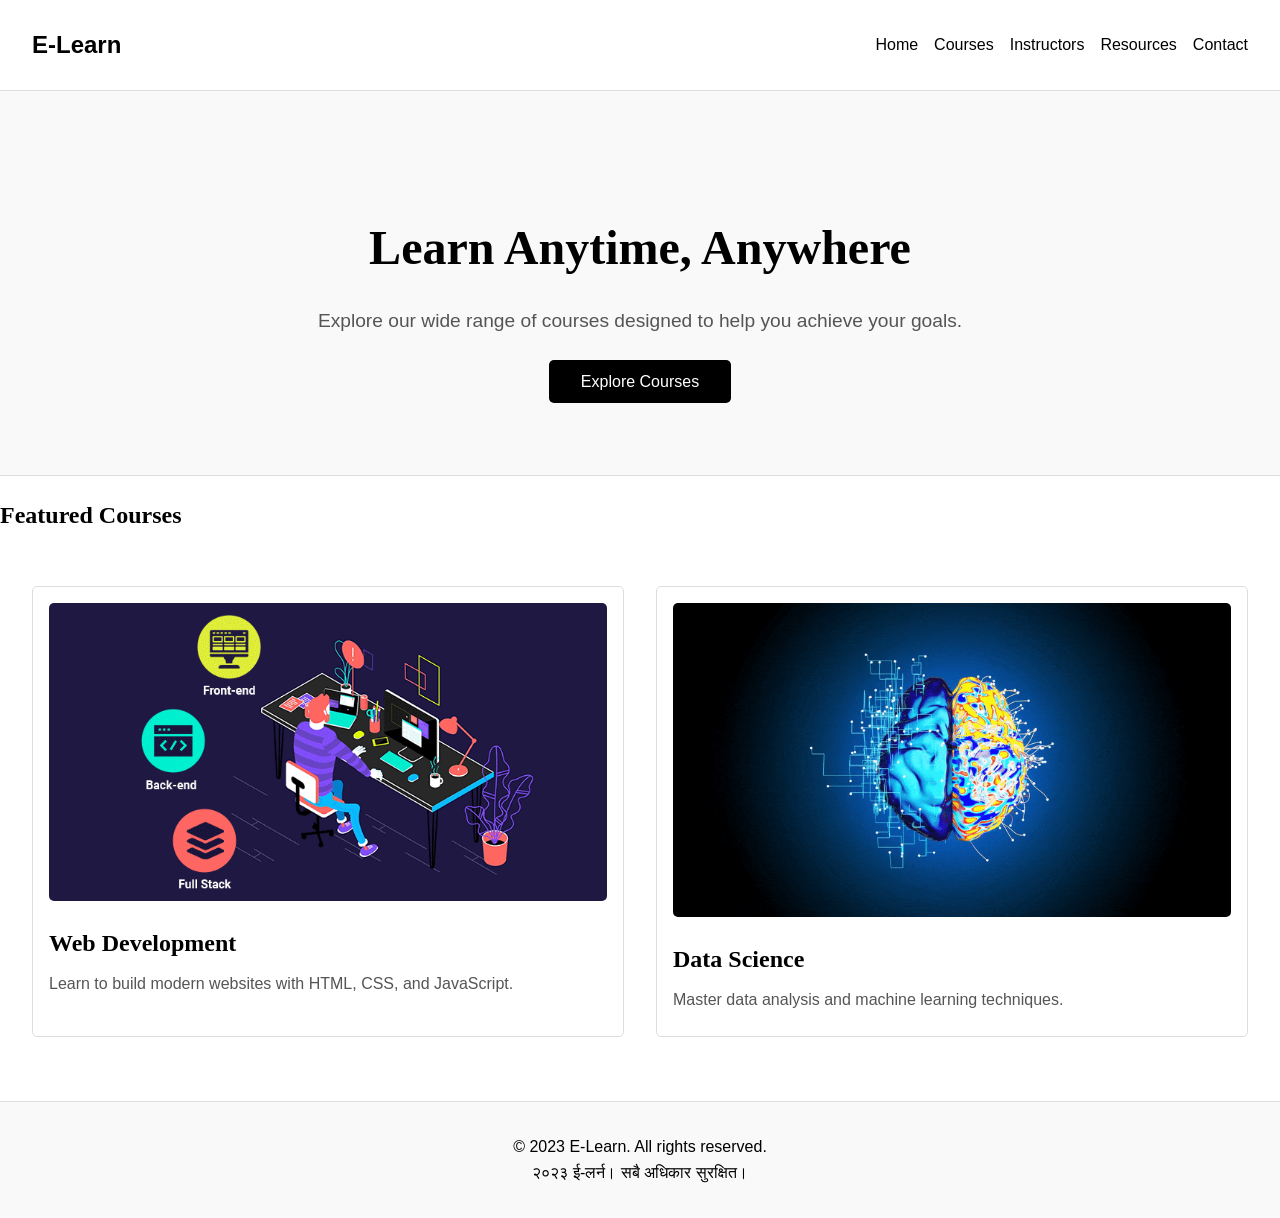
==== index.html @ 9f759ef6 "Initial commit: Add e-learning platform with HTML pages" ====
<!DOCTYPE html>
<html lang="en">
<head>
  <meta charset="UTF-8">
  <meta name="viewport" content="width=device-width, initial-scale=1.0">
  <title>E-Learning Platform - Home</title>
  <link rel="stylesheet" href="styles/style.css">
</head>
<body>
  
  <nav>
    <div class="logo">E-Learn</div>
    <ul>
      <li><a href="index.html">Home</a></li>
      <li><a href="courses.html">Courses</a></li>
      <li><a href="instructors.html">Instructors</a></li>
      <li><a href="resources.html">Resources</a></li>
      <li><a href="contact.html">Contact</a></li>
    </ul>
  </nav>

  
  <section class="hero">
    <h1>Learn Anytime, Anywhere</h1>
    <p>Explore our wide range of courses designed to help you achieve your goals.</p>
    <a href="courses.html" class="btn">Explore Courses</a>
  </section>

  
  <section class="featured-courses">
    <h2>Featured Courses</h2>
    <div class="course-grid">
      <div class="course-card">
        <img src="images/course1.jpg" alt="Course 1">
        <h3>Web Development</h3>
        <p>Learn to build modern websites with HTML, CSS, and JavaScript.</p>
      </div>
      <div class="course-card">
        <img src="images/course2.jpg" alt="Course 2">
        <h3>Data Science</h3>
        <p>Master data analysis and machine learning techniques.</p>
      </div>
    </div>
  </section>

  
  <footer>
    <p>&copy; 2023 E-Learn. All rights reserved. <br> २०२३ ई-लर्न। सबै अधिकार सुरक्षित।</p>
  </footer>
</body>
</html>
---- styles/style.css ----
/* General Styles */
body {
  font-family: 'Roboto', sans-serif;
  color: #000;
  background-color: #fff;
  margin: 0;
  padding: 0;
  line-height: 1.6;
}

h1, h2, h3 {
  font-family: 'Merriweather', serif;
  color: #000;
}

a {
  text-decoration: none;
  color: #000;
}

/* Navigation Bar */
nav {
  display: flex;
  justify-content: space-between;
  align-items: center;
  background-color: #fff;
  padding: 1rem 2rem;
  border-bottom: 1px solid #ddd;
}

nav .logo {
  font-size: 1.5rem;
  font-weight: bold;
}

nav ul {
  list-style: none;
  display: flex;
  gap: 1rem;
}

nav ul li a:hover {
  color: #555;
}

/* Hero Section */
.hero {
  text-align: center;
  padding: 5rem 2rem;
  background-color: #f9f9f9;
  border-bottom: 1px solid #ddd;
}

.hero h1 {
  font-size: 3rem;
  margin-bottom: 1rem;
}

.hero p {
  font-size: 1.2rem;
  margin-bottom: 2rem;
  color: #555;
}

.hero .btn {
  background-color: #000;
  color: #fff;
  padding: 0.8rem 2rem;
  border-radius: 5px;
  transition: background-color 0.3s;
}

.hero .btn:hover {
  background-color: #333;
}

/* Course Grid */
.course-grid {
  display: grid;
  grid-template-columns: repeat(auto-fit, minmax(250px, 1fr));
  gap: 2rem;
  padding: 2rem;
}

.course-card {
  background-color: #fff;
  padding: 1rem;
  border: 1px solid #ddd;
  border-radius: 5px;
  transition: transform 0.3s;
}

.course-card:hover {
  transform: translateY(-10px);
}

.course-card img {
  width: 100%;
  border-radius: 5px;
}

.course-card h3 {
  margin: 1rem 0 0.5rem;
  font-size: 1.5rem;
}

.course-card p {
  color: #555;
  margin: 0.5rem 0;
}

.course-card strong {
  color: #000;
}

/* Instructors Section */
.instructors {
  padding: 2rem;
  text-align: center;
}

.instructor-grid {
  display: grid;
  grid-template-columns: repeat(auto-fit, minmax(250px, 1fr));
  gap: 2rem;
  margin-top: 2rem;
}

.instructor-card {
  background-color: #fff;
  padding: 1rem;
  border: 1px solid #ddd;
  border-radius: 5px;
  transition: transform 0.3s;
}

.instructor-card:hover {
  transform: translateY(-10px);
}

.instructor-card img {
  width: 100%;
  border-radius: 5px;
}

.instructor-card h3 {
  margin: 1rem 0 0.5rem;
}

.instructor-card p {
  color: #555;
  margin: 0.5rem 0;
}

/* Resources Section */
.resources {
  padding: 2rem;
}

.resource-list {
  max-width: 800px;
  margin: 0 auto;
}

.resource-list h3 {
  margin-top: 2rem;
  color: #000;
}

.resource-list ul {
  list-style: none;
  padding: 0;
}

.resource-list ul li {
  margin: 0.5rem 0;
}

.resource-list ul li a {
  color: #000;
  text-decoration: underline;
}

.resource-list ul li a:hover {
  color: #555;
}

/* Contact Section */
.contact {
  padding: 2rem;
  text-align: center;
}

.contact h2 {
  margin-bottom: 2rem;
}

.contact-form {
  max-width: 600px;
  margin: 0 auto;
  background-color: #fff;
  padding: 2rem;
  border: 1px solid #ddd;
  border-radius: 5px;
  box-shadow: 0 4px 8px rgba(0, 0, 0, 0.1);
}

.contact-form label {
  display: block;
  margin-bottom: 0.5rem;
  font-weight: bold;
  color: #000;
}

.contact-form input,
.contact-form textarea {
  width: 100%;
  padding: 0.8rem;
  margin-bottom: 1rem;
  border: 1px solid #ddd;
  border-radius: 5px;
  font-size: 1rem;
}

.contact-form textarea {
  resize: vertical;
  min-height: 150px;
}

.contact-form button {
  background-color: #000;
  color: #fff;
  padding: 0.8rem 2rem;
  border: none;
  border-radius: 5px;
  font-size: 1rem;
  cursor: pointer;
  transition: background-color 0.3s;
}

.contact-form button:hover {
  background-color: #333;
}

/* Footer */
footer {
  text-align: center;
  padding: 1rem;
  background-color: #f9f9f9;
  border-top: 1px solid #ddd;
  margin-top: 2rem;
}
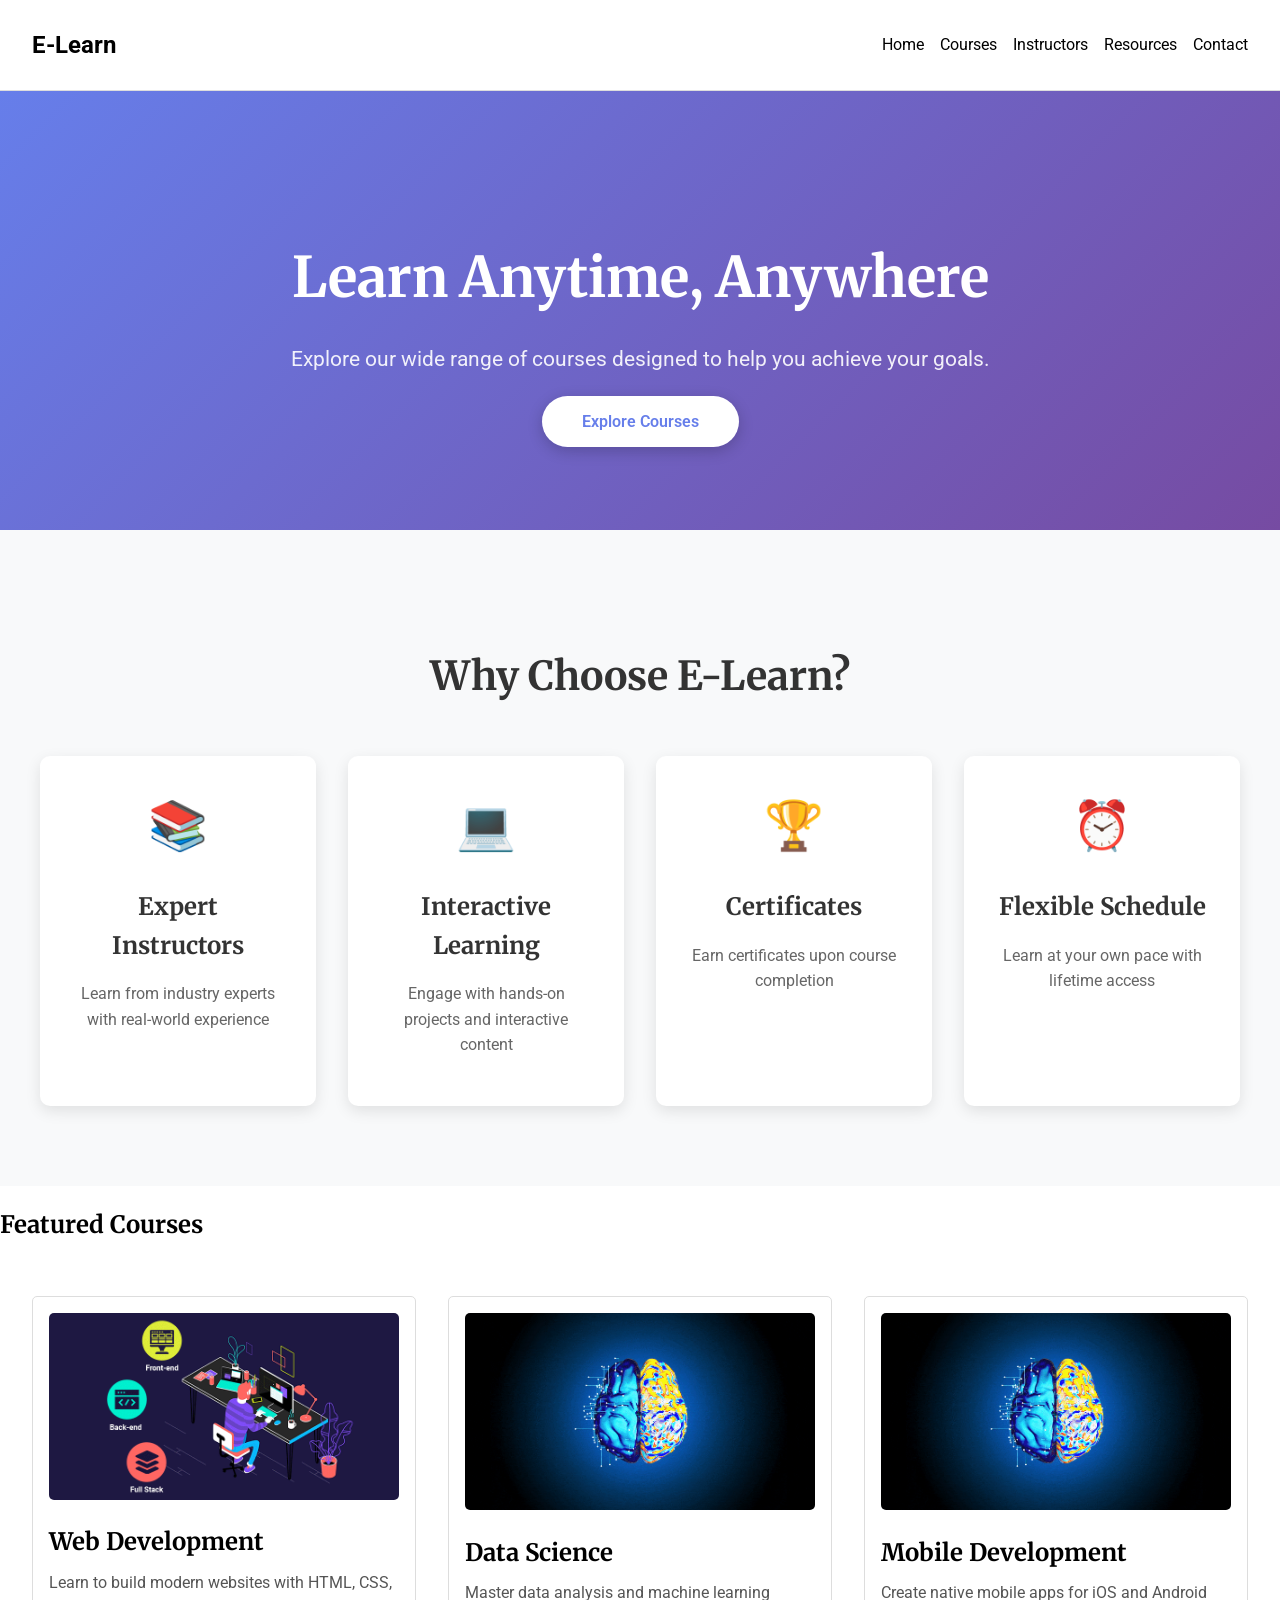
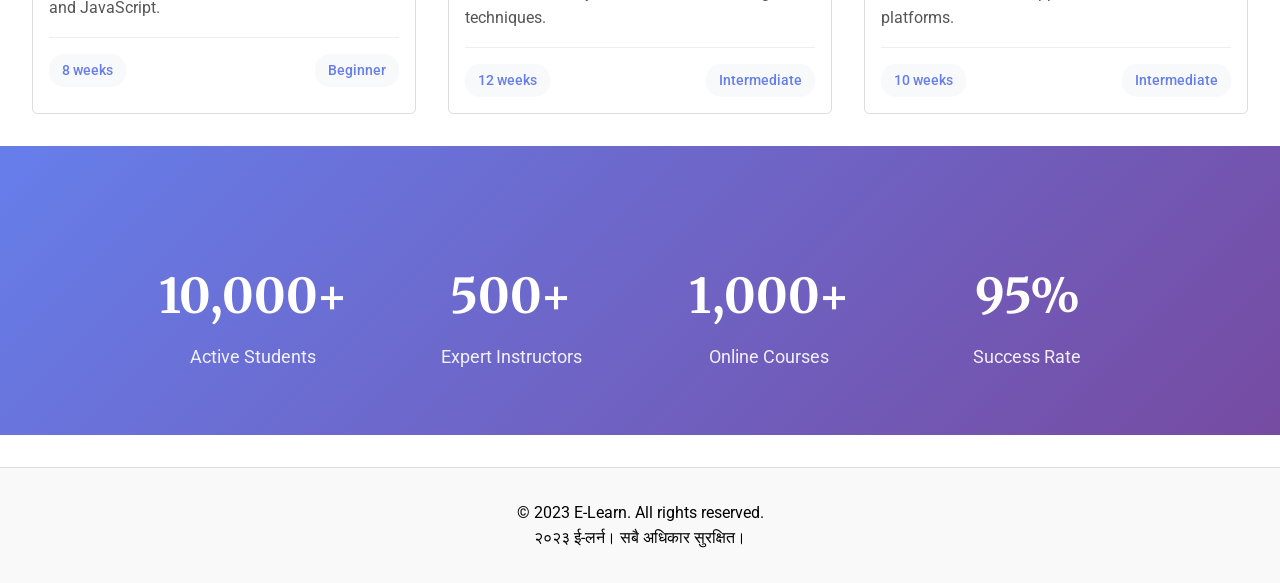
==== commit 6fc1caed: "Enhance homepage with modern design: Add features section, stats section, improved hero styling, and" ====
--- a/index.html
+++ b/index.html
@@ -5,6 +5,9 @@
   <meta name="viewport" content="width=device-width, initial-scale=1.0">
   <title>E-Learning Platform - Home</title>
   <link rel="stylesheet" href="styles/style.css">
+  <link rel="preconnect" href="https://fonts.googleapis.com">
+  <link rel="preconnect" href="https://fonts.gstatic.com" crossorigin>
+  <link href="https://fonts.googleapis.com/css2?family=Roboto:wght@300;400;700&family=Merriweather:wght@300;400;700&display=swap" rel="stylesheet">
 </head>
 <body>
   
@@ -26,7 +29,32 @@
     <a href="courses.html" class="btn">Explore Courses</a>
   </section>
 
-  
+  <section class="features">
+    <h2>Why Choose E-Learn?</h2>
+    <div class="features-grid">
+      <div class="feature-card">
+        <div class="feature-icon">📚</div>
+        <h3>Expert Instructors</h3>
+        <p>Learn from industry experts with real-world experience</p>
+      </div>
+      <div class="feature-card">
+        <div class="feature-icon">💻</div>
+        <h3>Interactive Learning</h3>
+        <p>Engage with hands-on projects and interactive content</p>
+      </div>
+      <div class="feature-card">
+        <div class="feature-icon">🏆</div>
+        <h3>Certificates</h3>
+        <p>Earn certificates upon course completion</p>
+      </div>
+      <div class="feature-card">
+        <div class="feature-icon">⏰</div>
+        <h3>Flexible Schedule</h3>
+        <p>Learn at your own pace with lifetime access</p>
+      </div>
+    </div>
+  </section>
+
   <section class="featured-courses">
     <h2>Featured Courses</h2>
     <div class="course-grid">
@@ -34,11 +62,49 @@
         <img src="images/course1.jpg" alt="Course 1">
         <h3>Web Development</h3>
         <p>Learn to build modern websites with HTML, CSS, and JavaScript.</p>
+        <div class="course-meta">
+          <span class="duration">8 weeks</span>
+          <span class="level">Beginner</span>
+        </div>
       </div>
       <div class="course-card">
         <img src="images/course2.jpg" alt="Course 2">
         <h3>Data Science</h3>
         <p>Master data analysis and machine learning techniques.</p>
+        <div class="course-meta">
+          <span class="duration">12 weeks</span>
+          <span class="level">Intermediate</span>
+        </div>
+      </div>
+      <div class="course-card">
+        <img src="images/course2.jpg" alt="Course 3">
+        <h3>Mobile Development</h3>
+        <p>Create native mobile apps for iOS and Android platforms.</p>
+        <div class="course-meta">
+          <span class="duration">10 weeks</span>
+          <span class="level">Intermediate</span>
+        </div>
+      </div>
+    </div>
+  </section>
+
+  <section class="stats">
+    <div class="stats-container">
+      <div class="stat-item">
+        <h3>10,000+</h3>
+        <p>Active Students</p>
+      </div>
+      <div class="stat-item">
+        <h3>500+</h3>
+        <p>Expert Instructors</p>
+      </div>
+      <div class="stat-item">
+        <h3>1,000+</h3>
+        <p>Online Courses</p>
+      </div>
+      <div class="stat-item">
+        <h3>95%</h3>
+        <p>Success Rate</p>
       </div>
     </div>
   </section>
--- a/styles/style.css
+++ b/styles/style.css
@@ -46,32 +46,38 @@
 /* Hero Section */
 .hero {
   text-align: center;
-  padding: 5rem 2rem;
-  background-color: #f9f9f9;
-  border-bottom: 1px solid #ddd;
+  padding: 6rem 2rem;
+  background: linear-gradient(135deg, #667eea 0%, #764ba2 100%);
+  color: #fff;
+  border-bottom: none;
 }
 
 .hero h1 {
-  font-size: 3rem;
+  font-size: 3.5rem;
   margin-bottom: 1rem;
+  color: #fff;
 }
 
 .hero p {
-  font-size: 1.2rem;
+  font-size: 1.3rem;
   margin-bottom: 2rem;
-  color: #555;
+  color: rgba(255, 255, 255, 0.9);
 }
 
 .hero .btn {
-  background-color: #000;
-  color: #fff;
-  padding: 0.8rem 2rem;
-  border-radius: 5px;
-  transition: background-color 0.3s;
+  background-color: #fff;
+  color: #667eea;
+  padding: 1rem 2.5rem;
+  border-radius: 50px;
+  font-weight: 600;
+  transition: all 0.3s ease;
+  box-shadow: 0 4px 15px rgba(0, 0, 0, 0.2);
 }
 
 .hero .btn:hover {
-  background-color: #333;
+  background-color: #f8f9fa;
+  transform: translateY(-2px);
+  box-shadow: 0 6px 20px rgba(0, 0, 0, 0.3);
 }
 
 /* Course Grid */
@@ -111,6 +117,105 @@
 
 .course-card strong {
   color: #000;
+}
+
+.course-meta {
+  display: flex;
+  justify-content: space-between;
+  align-items: center;
+  margin-top: 1rem;
+  padding-top: 1rem;
+  border-top: 1px solid #eee;
+}
+
+.course-meta .duration,
+.course-meta .level {
+  font-size: 0.9rem;
+  padding: 0.3rem 0.8rem;
+  border-radius: 15px;
+  background-color: #f8f9fa;
+  color: #667eea;
+  font-weight: 500;
+}
+
+/* Features Section */
+.features {
+  padding: 5rem 2rem;
+  background-color: #f8f9fa;
+  text-align: center;
+}
+
+.features h2 {
+  font-size: 2.5rem;
+  margin-bottom: 3rem;
+  color: #333;
+}
+
+.features-grid {
+  display: grid;
+  grid-template-columns: repeat(auto-fit, minmax(250px, 1fr));
+  gap: 2rem;
+  max-width: 1200px;
+  margin: 0 auto;
+}
+
+.feature-card {
+  background-color: #fff;
+  padding: 2rem;
+  border-radius: 10px;
+  box-shadow: 0 5px 15px rgba(0, 0, 0, 0.1);
+  transition: transform 0.3s ease, box-shadow 0.3s ease;
+}
+
+.feature-card:hover {
+  transform: translateY(-5px);
+  box-shadow: 0 10px 25px rgba(0, 0, 0, 0.15);
+}
+
+.feature-icon {
+  font-size: 3rem;
+  margin-bottom: 1rem;
+  display: block;
+}
+
+.feature-card h3 {
+  font-size: 1.5rem;
+  margin-bottom: 1rem;
+  color: #333;
+}
+
+.feature-card p {
+  color: #666;
+  line-height: 1.6;
+}
+
+/* Stats Section */
+.stats {
+  padding: 4rem 2rem;
+  background: linear-gradient(135deg, #667eea 0%, #764ba2 100%);
+  color: #fff;
+  text-align: center;
+}
+
+.stats-container {
+  display: grid;
+  grid-template-columns: repeat(auto-fit, minmax(200px, 1fr));
+  gap: 2rem;
+  max-width: 1000px;
+  margin: 0 auto;
+}
+
+.stat-item h3 {
+  font-size: 3rem;
+  margin-bottom: 0.5rem;
+  color: #fff;
+  font-weight: 700;
+}
+
+.stat-item p {
+  font-size: 1.1rem;
+  color: rgba(255, 255, 255, 0.9);
+  margin: 0;
 }
 
 /* Instructors Section */
